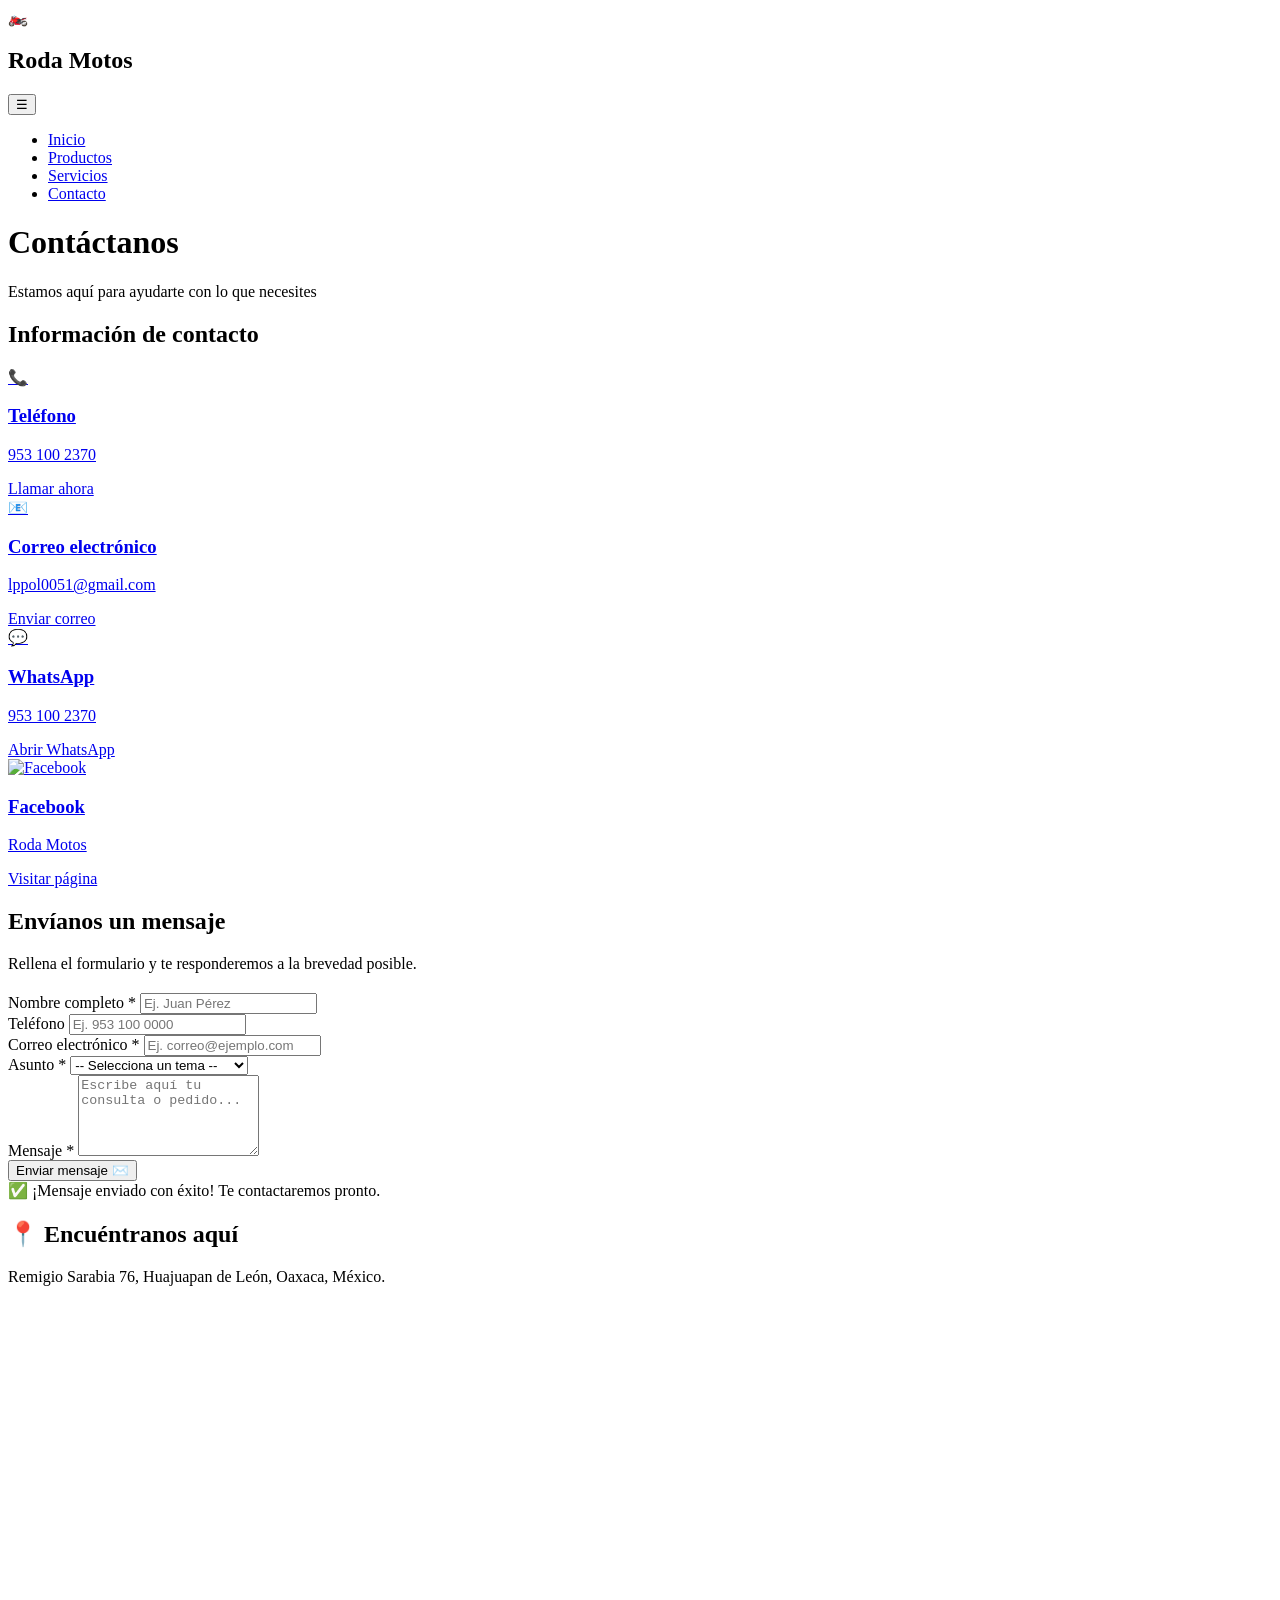
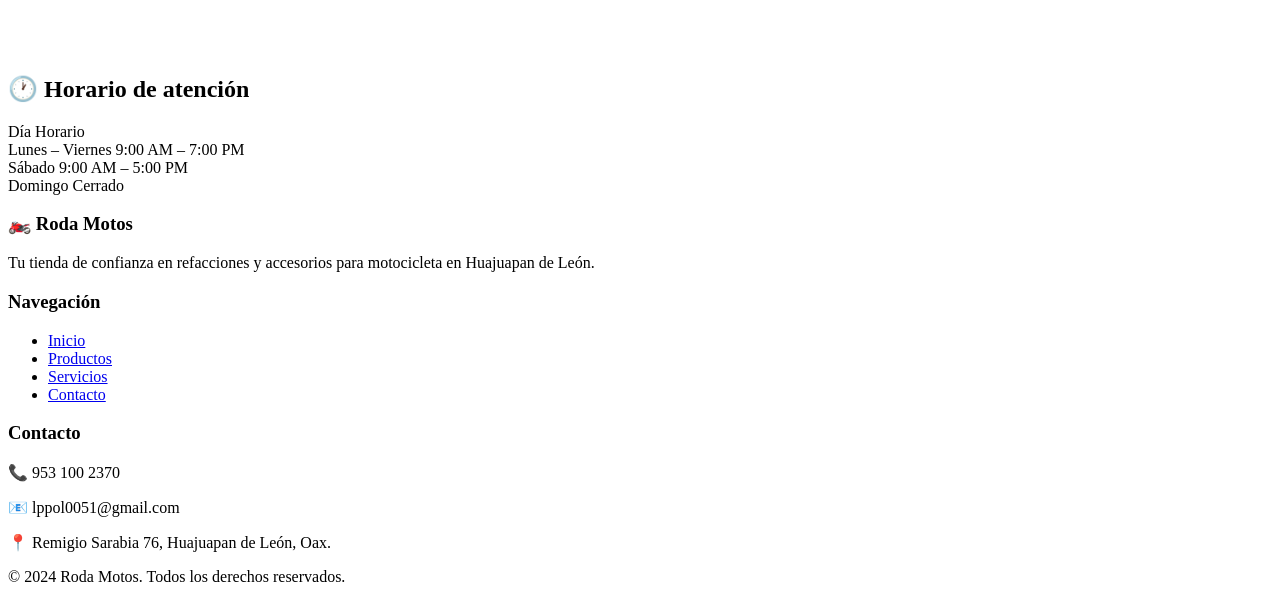
==== contacto.html @ 658e75df "Add files via upload" ====
<!DOCTYPE html>
<html lang="es">
<head>
    <meta charset="UTF-8">
    <meta name="viewport" content="width=device-width, initial-scale=1.0">
    <title>Roda Motos - Contacto</title>
    <link rel="stylesheet" href="css/styles.css">
</head>
<body>

    <!-- NAVBAR -->
    <nav id="navbar">
        <div class="nav-logo">
            <span class="logo-icon">🏍️</span>
            <h2>Roda Motos</h2>
        </div>
        <button class="menu-toggle" id="menuToggle" aria-label="Abrir menú">&#9776;</button>
        <ul class="nav-links" id="navLinks">
            <li><a href="RODAMOTOS.html">Inicio</a></li>
            <li><a href="productos.html">Productos</a></li>
            <li><a href="servicios.html">Servicios</a></li>
            <li><a href="contacto.html" class="activo">Contacto</a></li>
        </ul>
    </nav>

    <!-- ENCABEZADO -->
    <header class="hero hero-pequeño">
        <div class="hero-contenido">
            <h1 class="animar-entrada">Contáctanos</h1>
            <p class="animar-entrada delay-1">Estamos aquí para ayudarte con lo que necesites</p>
        </div>
        <div class="hero-overlay"></div>
    </header>

    <main>

        <!-- DATOS DE CONTACTO -->
        <section class="tarjeta animar-scroll">
            <h2>Información de contacto</h2>
            <div class="contacto-grid">

                <a href="tel:9531002370" class="contacto-card">
                    <div class="contacto-icono">📞</div>
                    <h3>Teléfono</h3>
                    <p>953 100 2370</p>
                    <span class="contacto-accion">Llamar ahora</span>
                </a>

                <a href="mailto:lppol0051@gmail.com" class="contacto-card">
                    <div class="contacto-icono">📧</div>
                    <h3>Correo electrónico</h3>
                    <p>lppol0051@gmail.com</p>
                    <span class="contacto-accion">Enviar correo</span>
                </a>

                <a href="https://wa.me/529531002370" target="_blank" class="contacto-card contacto-verde">
                    <div class="contacto-icono">💬</div>
                    <h3>WhatsApp</h3>
                    <p>953 100 2370</p>
                    <span class="contacto-accion">Abrir WhatsApp</span>
                </a>

                <a href="https://www.facebook.com/share/1b5G9d21by/" target="_blank" class="contacto-card contacto-azul">
                    <div class="contacto-icono">
                        <img src="https://upload.wikimedia.org/wikipedia/commons/5/51/Facebook_f_logo_%282019%29.svg"
                             alt="Facebook" style="width: 32px;">
                    </div>
                    <h3>Facebook</h3>
                    <p>Roda Motos</p>
                    <span class="contacto-accion">Visitar página</span>
                </a>

            </div>
        </section>

        <!-- FORMULARIO DE CONTACTO -->
        <section class="tarjeta animar-scroll">
            <h2>Envíanos un mensaje</h2>
            <p style="margin-bottom: 20px;">Rellena el formulario y te responderemos a la brevedad posible.</p>
            <form class="formulario-contacto" id="formularioContacto" novalidate>

                <div class="form-grupo">
                    <label for="nombre">Nombre completo *</label>
                    <input type="text" id="nombre" name="nombre" placeholder="Ej. Juan Pérez" required>
                    <span class="form-error" id="error-nombre"></span>
                </div>

                <div class="form-grupo">
                    <label for="telefono">Teléfono</label>
                    <input type="tel" id="telefono" name="telefono" placeholder="Ej. 953 100 0000">
                </div>

                <div class="form-grupo">
                    <label for="email">Correo electrónico *</label>
                    <input type="email" id="email" name="email" placeholder="Ej. correo@ejemplo.com" required>
                    <span class="form-error" id="error-email"></span>
                </div>

                <div class="form-grupo">
                    <label for="asunto">Asunto *</label>
                    <select id="asunto" name="asunto" required>
                        <option value="">-- Selecciona un tema --</option>
                        <option value="cotizacion">Cotización de refacciones</option>
                        <option value="disponibilidad">Consulta de disponibilidad</option>
                        <option value="pedido">Pedido especial</option>
                        <option value="garantia">Garantía o devolución</option>
                        <option value="otro">Otro</option>
                    </select>
                    <span class="form-error" id="error-asunto"></span>
                </div>

                <div class="form-grupo">
                    <label for="mensaje">Mensaje *</label>
                    <textarea id="mensaje" name="mensaje" rows="5"
                              placeholder="Escribe aquí tu consulta o pedido..." required></textarea>
                    <span class="form-error" id="error-mensaje"></span>
                </div>

                <button type="submit" class="btn-primario btn-form">Enviar mensaje ✉️</button>
                <div id="mensajeExito" class="mensaje-exito oculto">
                    ✅ ¡Mensaje enviado con éxito! Te contactaremos pronto.
                </div>

            </form>
        </section>

        <!-- UBICACIÓN -->
        <section class="tarjeta animar-scroll">
            <h2>📍 Encuéntranos aquí</h2>
            <p style="margin-bottom: 15px;">Remigio Sarabia 76, Huajuapan de León, Oaxaca, México.</p>
            <div class="mapa-contenedor">
                <iframe
                    src="https://www.google.com/maps/embed?pb=!1m18!1m12!1m3!1d3803.456!2d-97.7861!3d17.8034!2m3!1f0!2f0!3f0!3m2!1i1024!2i768!4f13.1!3m3!1m2!1s0x85c5e3b0e0000001%3A0x1!2sRemigio%20Sarabia%2076%2C%20Huajuapan%20de%20Le%C3%B3n%2C%20Oax.!5e0!3m2!1ses!2smx!4v1700000000000!5m2!1ses!2smx"
                    width="100%"
                    height="350"
                    style="border:0; border-radius: 10px;"
                    allowfullscreen=""
                    loading="lazy"
                    referrerpolicy="no-referrer-when-downgrade"
                    title="Ubicación de Roda Motos en Google Maps">
                </iframe>
            </div>
        </section>

        <!-- HORARIO -->
        <section class="tarjeta animar-scroll">
            <h2>🕐 Horario de atención</h2>
            <div class="horario-tabla">
                <div class="horario-fila cabecera">
                    <span>Día</span>
                    <span>Horario</span>
                </div>
                <div class="horario-fila">
                    <span>Lunes – Viernes</span>
                    <span class="horario-abierto">9:00 AM – 7:00 PM</span>
                </div>
                <div class="horario-fila">
                    <span>Sábado</span>
                    <span class="horario-abierto">9:00 AM – 5:00 PM</span>
                </div>
                <div class="horario-fila">
                    <span>Domingo</span>
                    <span class="horario-cerrado">Cerrado</span>
                </div>
            </div>
        </section>

    </main>

    <!-- FOOTER -->
    <footer>
        <div class="footer-contenido">
            <div class="footer-col">
                <h3>🏍️ Roda Motos</h3>
                <p>Tu tienda de confianza en refacciones y accesorios para motocicleta en Huajuapan de León.</p>
            </div>
            <div class="footer-col">
                <h3>Navegación</h3>
                <ul>
                    <li><a href="RODAMOTOS.html">Inicio</a></li>
                    <li><a href="productos.html">Productos</a></li>
                    <li><a href="servicios.html">Servicios</a></li>
                    <li><a href="contacto.html">Contacto</a></li>
                </ul>
            </div>
            <div class="footer-col">
                <h3>Contacto</h3>
                <p>📞 953 100 2370</p>
                <p>📧 lppol0051@gmail.com</p>
                <p>📍 Remigio Sarabia 76, Huajuapan de León, Oax.</p>
            </div>
        </div>
        <div class="footer-inferior">
            <p>© 2024 Roda Motos. Todos los derechos reservados.</p>
        </div>
    </footer>
  <script src="js/script.js"></script>
</body>
</html>
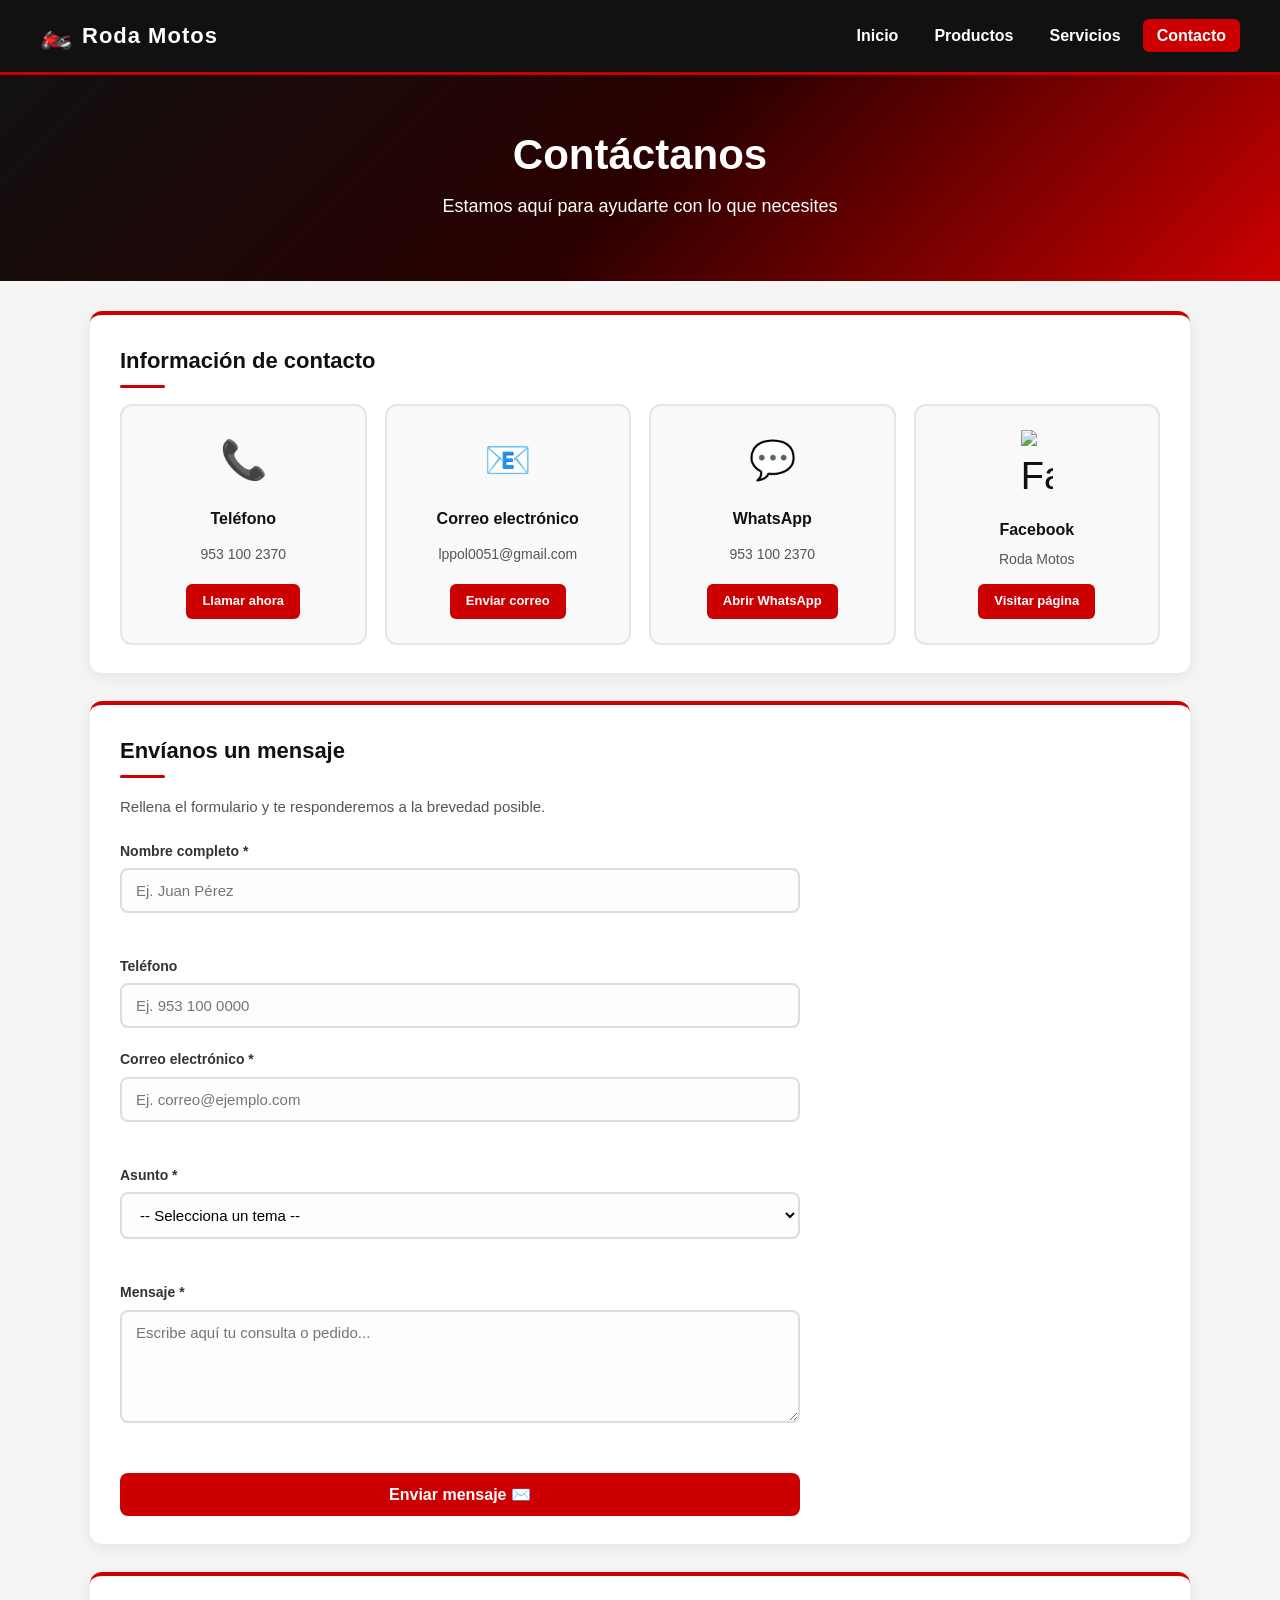
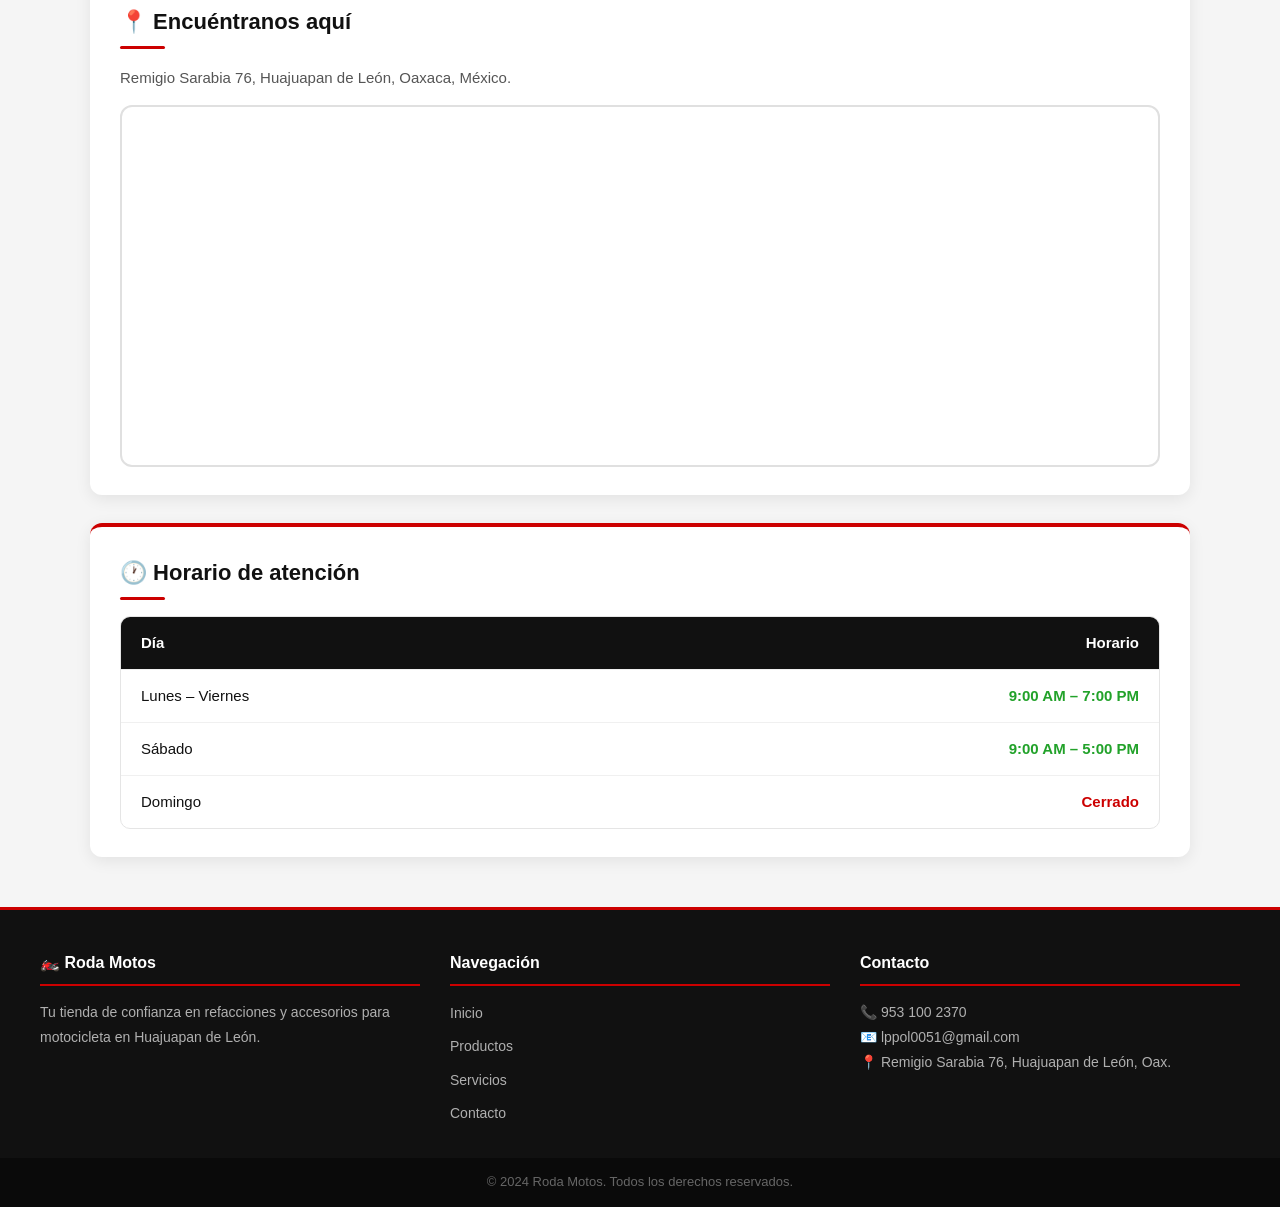
==== commit 4a975e4d: "Corregir enlace de inicio a index.html Se reemplazan las referencias a RODAMOTOS.html por index.html" ====
--- a/contacto.html
+++ b/contacto.html
@@ -16,7 +16,7 @@
         </div>
         <button class="menu-toggle" id="menuToggle" aria-label="Abrir menú">&#9776;</button>
         <ul class="nav-links" id="navLinks">
-            <li><a href="RODAMOTOS.html">Inicio</a></li>
+            <li><a href="index.html">Inicio</a></li>
             <li><a href="productos.html">Productos</a></li>
             <li><a href="servicios.html">Servicios</a></li>
             <li><a href="contacto.html" class="activo">Contacto</a></li>
@@ -177,7 +177,7 @@
             <div class="footer-col">
                 <h3>Navegación</h3>
                 <ul>
-                    <li><a href="RODAMOTOS.html">Inicio</a></li>
+                    <li><a href="index.html">Inicio</a></li>
                     <li><a href="productos.html">Productos</a></li>
                     <li><a href="servicios.html">Servicios</a></li>
                     <li><a href="contacto.html">Contacto</a></li>
--- a/css/styles.css
+++ b/css/styles.css
@@ -0,0 +1,974 @@
+* {
+    margin: 0;
+    padding: 0;
+    box-sizing: border-box;
+}
+
+body {
+    font-family: "Segoe UI", Tahoma, Geneva, sans-serif;
+    font-size: 16px;
+    line-height: 1.6;
+    background-color: #f5f5f5;
+    color: #111111;
+}
+
+a {
+    text-decoration: none;
+    color: inherit;
+}
+
+img {
+    max-width: 100%;
+    display: block;
+}
+
+/* ─── NAVBAR ─── */
+nav {
+    background-color: #111111;
+    border-bottom: 3px solid #cc0000;
+    padding: 15px 40px;
+    display: flex;
+    justify-content: space-between;
+    align-items: center;
+    position: sticky;
+    top: 0;
+    z-index: 1000;
+    transition: box-shadow 0.3s ease;
+}
+
+nav.scrolled {
+    box-shadow: 0 4px 20px rgba(0, 0, 0, 0.4);
+}
+
+.nav-logo {
+    display: flex;
+    align-items: center;
+    gap: 10px;
+}
+
+.logo-icon {
+    font-size: 26px;
+}
+
+nav h2 {
+    color: #ffffff;
+    font-size: 22px;
+    letter-spacing: 1px;
+}
+
+.nav-links {
+    list-style: none;
+    display: flex;
+    gap: 8px;
+}
+
+.nav-links a {
+    color: #ffffff;
+    text-decoration: none;
+    font-weight: 600;
+    padding: 8px 14px;
+    border-radius: 6px;
+    transition: background-color 0.25s ease, transform 0.2s ease;
+}
+
+.nav-links a:hover,
+.nav-links a.activo {
+    background-color: #cc0000;
+    transform: translateY(-1px);
+}
+
+/* Botón hamburguesa (móvil) */
+.menu-toggle {
+    display: none;
+    background: none;
+    border: none;
+    color: #ffffff;
+    font-size: 26px;
+    cursor: pointer;
+    padding: 4px 8px;
+    border-radius: 4px;
+    transition: background-color 0.2s;
+}
+
+.menu-toggle:hover {
+    background-color: #cc0000;
+}
+
+/* ─── HERO / BANNER ─── */
+.hero {
+    background: linear-gradient(135deg, #111111 0%, #2a0000 50%, #cc0000 100%);
+    color: #ffffff;
+    text-align: center;
+    padding: 90px 20px 80px;
+    position: relative;
+    overflow: hidden;
+}
+
+.hero-pequeño {
+    padding: 55px 20px 50px;
+}
+
+.hero-overlay {
+    position: absolute;
+    inset: 0;
+    background: url("https://images.unsplash.com/photo-1558618666-fcd25c85cd64?w=1400&q=40")
+                center/cover no-repeat;
+    opacity: 0.08;
+    pointer-events: none;
+}
+
+.hero-contenido {
+    position: relative;
+    z-index: 1;
+    max-width: 700px;
+    margin: 0 auto;
+}
+
+.hero h1 {
+    font-size: clamp(26px, 5vw, 42px);
+    font-weight: 800;
+    margin-bottom: 12px;
+    line-height: 1.2;
+}
+
+.hero p {
+    font-size: clamp(14px, 2.5vw, 18px);
+    opacity: 0.9;
+    margin-bottom: 10px;
+}
+
+.hero-botones {
+    display: flex;
+    gap: 14px;
+    justify-content: center;
+    flex-wrap: wrap;
+    margin-top: 24px;
+}
+
+/* ─── BOTONES ─── */
+.btn-primario {
+    display: inline-block;
+    background-color: #cc0000;
+    color: #ffffff;
+    padding: 12px 28px;
+    border-radius: 8px;
+    font-weight: 700;
+    font-size: 15px;
+    border: 2px solid #cc0000;
+    cursor: pointer;
+    transition: background-color 0.25s, transform 0.2s, box-shadow 0.25s;
+}
+
+.btn-primario:hover {
+    background-color: #aa0000;
+    border-color: #aa0000;
+    transform: translateY(-2px);
+    box-shadow: 0 6px 20px rgba(204, 0, 0, 0.35);
+}
+
+.btn-secundario {
+    display: inline-block;
+    background-color: transparent;
+    color: #ffffff;
+    padding: 12px 28px;
+    border-radius: 8px;
+    font-weight: 700;
+    font-size: 15px;
+    border: 2px solid #ffffff;
+    cursor: pointer;
+    transition: background-color 0.25s, color 0.25s, transform 0.2s;
+}
+
+.btn-secundario:hover {
+    background-color: #ffffff;
+    color: #cc0000;
+    transform: translateY(-2px);
+}
+
+.btn-facebook {
+    display: inline-flex;
+    align-items: center;
+    background-color: #1877f2;
+    color: #ffffff;
+    padding: 12px 22px;
+    border-radius: 8px;
+    font-weight: 700;
+    font-size: 15px;
+    border: 2px solid #1877f2;
+    transition: background-color 0.25s, transform 0.2s;
+}
+
+.btn-facebook:hover {
+    background-color: #145db2;
+    transform: translateY(-2px);
+}
+
+.btn-regresar {
+    display: inline-block;
+    background-color: #f0f0f0;
+    color: #111111;
+    padding: 10px 20px;
+    border-radius: 8px;
+    font-weight: 600;
+    font-size: 14px;
+    border: 1px solid #ddd;
+    transition: background-color 0.2s, border-color 0.2s;
+}
+
+.btn-regresar:hover {
+    background-color: #e0e0e0;
+    border-color: #cc0000;
+    color: #cc0000;
+}
+
+/* ─── ESTADÍSTICAS ─── */
+.estadisticas {
+    display: flex;
+    justify-content: center;
+    flex-wrap: wrap;
+    gap: 0;
+    background-color: #cc0000;
+}
+
+.stat-item {
+    flex: 1;
+    min-width: 140px;
+    text-align: center;
+    padding: 24px 20px;
+    color: #ffffff;
+    border-right: 1px solid rgba(255,255,255,0.2);
+}
+
+.stat-item:last-child {
+    border-right: none;
+}
+
+.stat-numero {
+    font-size: 38px;
+    font-weight: 800;
+    display: inline-block;
+}
+
+.stat-item p {
+    font-size: 13px;
+    opacity: 0.85;
+    margin-top: 4px;
+}
+
+/* ─── MAIN / CONTENEDOR ─── */
+main {
+    width: 90%;
+    max-width: 1100px;
+    margin: 30px auto 50px;
+    display: flex;
+    flex-direction: column;
+    gap: 28px;
+}
+
+/* ─── TARJETAS DE SECCIÓN ─── */
+.tarjeta {
+    background-color: #ffffff;
+    border-top: 4px solid #cc0000;
+    border-radius: 12px;
+    padding: 28px 30px;
+    box-shadow: 0 4px 16px rgba(0, 0, 0, 0.08);
+    transition: box-shadow 0.3s ease;
+}
+
+.tarjeta:hover {
+    box-shadow: 0 6px 24px rgba(0, 0, 0, 0.12);
+}
+
+.tarjeta h2 {
+    font-size: 22px;
+    margin-bottom: 16px;
+    color: #111111;
+    position: relative;
+    padding-bottom: 10px;
+}
+
+.tarjeta h2::after {
+    content: "";
+    position: absolute;
+    left: 0;
+    bottom: 0;
+    width: 45px;
+    height: 3px;
+    background-color: #cc0000;
+    border-radius: 2px;
+}
+
+.tarjeta p {
+    font-size: 15px;
+    color: #555;
+    line-height: 1.7;
+}
+
+/* ─── PRODUCTOS ─── */
+.productos {
+    display: flex;
+    flex-wrap: wrap;
+    gap: 22px;
+    justify-content: center;
+}
+
+.producto {
+    background-color: #f9f9f9;
+    border: 1px solid #e0e0e0;
+    border-radius: 12px;
+    width: 265px;
+    overflow: hidden;
+    transition: transform 0.3s ease, border-color 0.3s ease, box-shadow 0.3s ease;
+}
+
+.producto:hover {
+    transform: translateY(-6px);
+    border-color: #cc0000;
+    box-shadow: 0 10px 28px rgba(204, 0, 0, 0.15);
+}
+
+.producto-imagen-contenedor {
+    position: relative;
+    overflow: hidden;
+}
+
+.producto-imagen-contenedor img {
+    width: 100%;
+    height: 180px;
+    object-fit: cover;
+    transition: transform 0.4s ease;
+}
+
+.producto:hover .producto-imagen-contenedor img {
+    transform: scale(1.06);
+}
+
+.etiqueta-producto {
+    position: absolute;
+    top: 10px;
+    left: 10px;
+    background-color: #cc0000;
+    color: white;
+    font-size: 11px;
+    font-weight: 700;
+    padding: 4px 10px;
+    border-radius: 20px;
+    text-transform: uppercase;
+    letter-spacing: 0.5px;
+}
+
+.producto-info {
+    padding: 16px;
+    text-align: center;
+}
+
+.producto-categoria {
+    display: inline-block;
+    background-color: #fff0f0;
+    color: #cc0000;
+    font-size: 11px;
+    font-weight: 700;
+    padding: 3px 10px;
+    border-radius: 20px;
+    text-transform: uppercase;
+    letter-spacing: 0.5px;
+    margin-bottom: 8px;
+}
+
+.producto-info h3 {
+    font-size: 17px;
+    margin-bottom: 6px;
+    color: #111;
+}
+
+.producto-info p {
+    font-size: 13px;
+    color: #666;
+    margin-bottom: 14px;
+}
+
+.btn-ver-mas {
+    display: inline-block;
+    background-color: #cc0000;
+    color: #ffffff;
+    padding: 9px 22px;
+    border-radius: 6px;
+    font-size: 13px;
+    font-weight: 700;
+    transition: background-color 0.2s, transform 0.2s;
+}
+
+.btn-ver-mas:hover {
+    background-color: #aa0000;
+    transform: translateY(-1px);
+}
+
+/* ─── MARCAS ─── */
+.marcas {
+    display: flex;
+    flex-wrap: wrap;
+    gap: 12px;
+    justify-content: center;
+}
+
+.marcas span {
+    background-color: #f0f0f0;
+    border: 2px solid #cc0000;
+    padding: 8px 18px;
+    border-radius: 24px;
+    font-weight: 700;
+    font-size: 14px;
+    transition: background-color 0.2s, color 0.2s, transform 0.2s;
+    cursor: default;
+}
+
+.marcas span:hover {
+    background-color: #cc0000;
+    color: #ffffff;
+    transform: scale(1.05);
+}
+
+/* ─── VENTAJAS ─── */
+.ventajas {
+    list-style: none;
+    display: flex;
+    flex-direction: column;
+    gap: 10px;
+}
+
+.ventajas li {
+    background-color: #f9f9f9;
+    border-left: 4px solid #cc0000;
+    padding: 12px 16px;
+    border-radius: 6px;
+    font-size: 15px;
+    font-weight: 600;
+    transition: background-color 0.2s, transform 0.2s;
+}
+
+.ventajas li:hover {
+    background-color: #fff0f0;
+    transform: translateX(4px);
+}
+
+/* ─── VENTAJAS GRID ─── */
+.ventajas-grid {
+    display: grid;
+    grid-template-columns: repeat(auto-fill, minmax(220px, 1fr));
+    gap: 18px;
+}
+
+.ventaja-card {
+    background-color: #f9f9f9;
+    border: 1px solid #e8e8e8;
+    border-radius: 10px;
+    padding: 20px;
+    text-align: center;
+    transition: transform 0.3s, box-shadow 0.3s, border-color 0.3s;
+}
+
+.ventaja-card:hover {
+    transform: translateY(-5px);
+    box-shadow: 0 8px 20px rgba(204, 0, 0, 0.12);
+    border-color: #cc0000;
+}
+
+.ventaja-icono {
+    font-size: 36px;
+    display: block;
+    margin-bottom: 10px;
+}
+
+.ventaja-card h3 {
+    font-size: 16px;
+    margin-bottom: 6px;
+    color: #111;
+}
+
+.ventaja-card p {
+    font-size: 13px;
+    color: #666;
+}
+
+/* ─── CTA SECTION ─── */
+.cta-seccion {
+    background: linear-gradient(135deg, #1a0000, #3a0000);
+    border-top-color: #ff3333;
+    color: #ffffff;
+    text-align: center;
+}
+
+.cta-seccion h2 { color: #ffffff; }
+
+.cta-seccion h2::after {
+    background-color: #ff3333;
+    left: 50%;
+    transform: translateX(-50%);
+}
+
+.cta-seccion p { color: rgba(255,255,255,0.85); }
+
+/* ─── FACEBOOK CARD ─── */
+.facebook-contenedor { margin-top: 16px; }
+
+.facebook-card {
+    display: flex;
+    align-items: center;
+    gap: 20px;
+    background-color: #f0f6ff;
+    border: 2px solid #1877f2;
+    border-radius: 12px;
+    padding: 20px 24px;
+    transition: background-color 0.25s, transform 0.25s, box-shadow 0.25s;
+    cursor: pointer;
+}
+
+.facebook-card:hover {
+    background-color: #ddeeff;
+    transform: translateY(-3px);
+    box-shadow: 0 8px 20px rgba(24, 119, 242, 0.2);
+}
+
+.facebook-logo { width: 52px; height: 52px; flex-shrink: 0; }
+.facebook-nombre { font-weight: 700; font-size: 17px; color: #1877f2; }
+.facebook-desc { font-size: 13px; color: #555; margin-top: 3px; }
+
+.facebook-btn {
+    display: inline-block;
+    margin-top: 8px;
+    background-color: #1877f2;
+    color: white;
+    padding: 7px 16px;
+    border-radius: 6px;
+    font-size: 13px;
+    font-weight: 700;
+}
+
+/* ─── BUSCADOR Y FILTROS ─── */
+.buscador-contenedor {
+    display: flex;
+    flex-direction: column;
+    gap: 16px;
+}
+
+.buscador-input {
+    width: 100%;
+    padding: 14px 18px;
+    border: 2px solid #ddd;
+    border-radius: 10px;
+    font-size: 15px;
+    font-family: inherit;
+    outline: none;
+    transition: border-color 0.25s, box-shadow 0.25s;
+}
+
+.buscador-input:focus {
+    border-color: #cc0000;
+    box-shadow: 0 0 0 3px rgba(204, 0, 0, 0.12);
+}
+
+.filtros { display: flex; flex-wrap: wrap; gap: 10px; }
+
+.filtro-btn {
+    background-color: #f0f0f0;
+    border: 2px solid #e0e0e0;
+    padding: 8px 18px;
+    border-radius: 24px;
+    font-size: 13px;
+    font-weight: 600;
+    font-family: inherit;
+    cursor: pointer;
+    transition: background-color 0.2s, border-color 0.2s, color 0.2s, transform 0.2s;
+}
+
+.filtro-btn:hover { border-color: #cc0000; color: #cc0000; }
+
+.filtro-btn.activo-filtro {
+    background-color: #cc0000;
+    border-color: #cc0000;
+    color: #ffffff;
+}
+
+.sin-resultados { text-align: center; padding: 40px; font-size: 18px; color: #888; }
+.oculto { display: none; }
+
+/* ─── SERVICIOS ─── */
+.servicios-grid {
+    display: grid;
+    grid-template-columns: repeat(auto-fill, minmax(280px, 1fr));
+    gap: 20px;
+}
+
+.servicio-card {
+    background-color: #f9f9f9;
+    border: 1px solid #e5e5e5;
+    border-radius: 12px;
+    padding: 24px;
+    transition: transform 0.3s, box-shadow 0.3s, border-color 0.3s;
+}
+
+.servicio-card:hover {
+    transform: translateY(-5px);
+    box-shadow: 0 10px 25px rgba(204, 0, 0, 0.1);
+    border-color: #cc0000;
+}
+
+.servicio-icono { font-size: 40px; margin-bottom: 12px; }
+.servicio-card h3 { font-size: 17px; margin-bottom: 8px; color: #111; }
+.servicio-card p { font-size: 14px; color: #555; margin-bottom: 12px; }
+
+.servicio-lista {
+    list-style: none;
+    padding: 0;
+    display: flex;
+    flex-direction: column;
+    gap: 6px;
+}
+
+.servicio-lista li {
+    font-size: 13px;
+    color: #444;
+    padding-left: 16px;
+    position: relative;
+}
+
+.servicio-lista li::before {
+    content: "✓";
+    color: #cc0000;
+    font-weight: 700;
+    position: absolute;
+    left: 0;
+}
+
+/* ─── HORARIO ─── */
+.horario-tabla {
+    border-radius: 10px;
+    overflow: hidden;
+    border: 1px solid #e5e5e5;
+}
+
+.horario-fila {
+    display: flex;
+    justify-content: space-between;
+    align-items: center;
+    padding: 14px 20px;
+    border-bottom: 1px solid #f0f0f0;
+    font-size: 15px;
+    transition: background-color 0.2s;
+}
+
+.horario-fila:hover:not(.cabecera) { background-color: #fff5f5; }
+.horario-fila:last-child { border-bottom: none; }
+
+.horario-fila.cabecera {
+    background-color: #111111;
+    color: #ffffff;
+    font-weight: 700;
+}
+
+.horario-abierto { color: #22a22a; font-weight: 700; }
+.horario-cerrado { color: #cc0000; font-weight: 700; }
+
+/* ─── CONTACTO ─── */
+.contacto-grid {
+    display: grid;
+    grid-template-columns: repeat(auto-fill, minmax(210px, 1fr));
+    gap: 18px;
+}
+
+.contacto-card {
+    display: flex;
+    flex-direction: column;
+    align-items: center;
+    text-align: center;
+    background-color: #f9f9f9;
+    border: 2px solid #e5e5e5;
+    border-radius: 12px;
+    padding: 24px 16px;
+    transition: transform 0.3s, border-color 0.3s, box-shadow 0.3s;
+    cursor: pointer;
+    color: #111;
+    justify-content: space-between;
+    min-height: 200px;
+}
+
+.contacto-card:hover {
+    transform: translateY(-5px);
+    border-color: #cc0000;
+    box-shadow: 0 8px 22px rgba(204, 0, 0, 0.15);
+}
+
+.contacto-verde:hover {
+    border-color: #25d366;
+    box-shadow: 0 8px 22px rgba(37, 211, 102, 0.2);
+}
+
+.contacto-azul:hover {
+    border-color: #1877f2;
+    box-shadow: 0 8px 22px rgba(24, 119, 242, 0.2);
+}
+
+.contacto-icono { font-size: 38px; margin-bottom: 10px; }
+.contacto-card h3 { font-size: 16px; font-weight: 700; margin-bottom: 6px; }
+.contacto-card p { font-size: 14px; color: #555; margin-bottom: 12px; }
+
+.contacto-accion {
+    display: inline-block;
+    background-color: #cc0000;
+    color: #ffffff;
+    padding: 7px 16px;
+    border-radius: 6px;
+    font-size: 13px;
+    font-weight: 700;
+    transition: background-color 0.2s;
+}
+
+.contacto-card:hover .contacto-accion { background-color: #aa0000; }
+
+/* ─── FORMULARIO ─── */
+.formulario-contacto { max-width: 680px; }
+
+.form-grupo {
+    margin-bottom: 20px;
+    display: flex;
+    flex-direction: column;
+    gap: 6px;
+}
+
+.form-grupo label { font-weight: 600; font-size: 14px; color: #333; }
+
+.form-grupo input,
+.form-grupo select,
+.form-grupo textarea {
+    padding: 12px 14px;
+    border: 2px solid #ddd;
+    border-radius: 8px;
+    font-size: 15px;
+    font-family: inherit;
+    outline: none;
+    transition: border-color 0.25s, box-shadow 0.25s;
+    background-color: #fdfdfd;
+    resize: vertical;
+}
+
+.form-grupo input:focus,
+.form-grupo select:focus,
+.form-grupo textarea:focus {
+    border-color: #cc0000;
+    box-shadow: 0 0 0 3px rgba(204, 0, 0, 0.1);
+}
+
+.form-grupo input.invalido,
+.form-grupo select.invalido,
+.form-grupo textarea.invalido {
+    border-color: #e03030;
+    background-color: #fff8f8;
+}
+
+.form-error { color: #cc0000; font-size: 13px; font-weight: 500; min-height: 16px; }
+
+.btn-form {
+    border: none;
+    width: 100%;
+    margin-top: 8px;
+    font-size: 16px;
+    cursor: pointer;
+}
+
+.mensaje-exito {
+    margin-top: 16px;
+    background-color: #e8f8e8;
+    border: 2px solid #22a22a;
+    color: #22a22a;
+    padding: 14px 18px;
+    border-radius: 8px;
+    font-weight: 600;
+    font-size: 15px;
+}
+
+/* ─── MAPA ─── */
+.mapa-contenedor {
+    border-radius: 12px;
+    overflow: hidden;
+    border: 2px solid #e0e0e0;
+}
+
+/* ─── DETALLE DE PRODUCTO ─── */
+.detalle-producto {
+    display: flex;
+    gap: 36px;
+    flex-wrap: wrap;
+    align-items: flex-start;
+}
+
+.detalle-imagen {
+    flex: 0 0 280px;
+    max-width: 280px;
+    border-radius: 12px;
+    overflow: hidden;
+    border: 2px solid #e8e8e8;
+}
+
+.detalle-imagen img {
+    width: 100%;
+    height: 220px;
+    object-fit: cover;
+    transition: transform 0.4s;
+}
+
+.detalle-imagen:hover img { transform: scale(1.03); }
+
+.detalle-info { flex: 1.2; min-width: 260px; }
+.detalle-info h2 { font-size: 26px; margin-bottom: 12px; color: #111; }
+
+.detalle-descripcion {
+    font-size: 15px;
+    color: #555;
+    line-height: 1.7;
+    margin-bottom: 20px;
+}
+
+.detalle-caracteristicas { margin-bottom: 24px; }
+
+.detalle-caracteristicas h3 {
+    font-size: 16px;
+    font-weight: 700;
+    margin-bottom: 12px;
+    color: #111;
+}
+
+.detalle-acciones {
+    display: flex;
+    gap: 12px;
+    flex-wrap: wrap;
+    margin-bottom: 18px;
+}
+
+.btn-whatsapp { background-color: #25d366; border-color: #25d366; }
+.btn-whatsapp:hover { background-color: #1da851; border-color: #1da851; }
+
+.detalle-aviso {
+    background-color: #fffbea;
+    border-left: 4px solid #f0c040;
+    border-radius: 6px;
+    padding: 12px 16px;
+    font-size: 13px;
+    color: #7a6000;
+}
+
+/* ─── FOOTER ─── */
+footer {
+    background-color: #111111;
+    border-top: 3px solid #cc0000;
+    margin-top: 0;
+}
+
+.footer-contenido {
+    display: flex;
+    flex-wrap: wrap;
+    justify-content: space-around;
+    gap: 30px;
+    padding: 40px 40px 24px;
+}
+
+.footer-col { flex: 1; min-width: 180px; }
+
+.footer-col h3 {
+    color: #ffffff;
+    font-size: 16px;
+    margin-bottom: 14px;
+    padding-bottom: 8px;
+    border-bottom: 2px solid #cc0000;
+}
+
+.footer-col p { color: #b0b0b0; font-size: 14px; line-height: 1.8; }
+.footer-col ul { list-style: none; }
+.footer-col ul li { margin-bottom: 8px; }
+
+.footer-col ul li a {
+    color: #b0b0b0;
+    font-size: 14px;
+    transition: color 0.2s, padding-left 0.2s;
+}
+
+.footer-col ul li a:hover { color: #cc0000; padding-left: 4px; }
+
+.footer-inferior {
+    background-color: #0a0a0a;
+    text-align: center;
+    padding: 14px 20px;
+}
+
+.footer-inferior p { color: #666; font-size: 13px; }
+
+/* ─── TEXTO CENTRADO ─── */
+.texto-centrado { text-align: center; }
+
+/* ─── ANIMACIONES DE ENTRADA ─── */
+.animar-entrada {
+    opacity: 0;
+    transform: translateY(28px);
+    animation: entradaArriba 0.7s ease forwards;
+}
+
+.delay-1 { animation-delay: 0.18s; }
+.delay-2 { animation-delay: 0.36s; }
+
+@keyframes entradaArriba {
+    to { opacity: 1; transform: translateY(0); }
+}
+
+.animar-scroll {
+    opacity: 1;
+    transform: translateY(0);
+    transition: opacity 0.6s ease, transform 0.6s ease;
+}
+
+.animar-scroll.visible {
+    opacity: 1;
+    transform: translateY(0);
+}
+
+/* ─── RESPONSIVE ─── */
+@media (max-width: 768px) {
+    nav { padding: 14px 20px; flex-wrap: wrap; gap: 10px; }
+    .menu-toggle { display: block; }
+
+    .nav-links {
+        display: none;
+        flex-direction: column;
+        width: 100%;
+        gap: 4px;
+        padding-top: 10px;
+    }
+
+    .nav-links.abierto { display: flex; }
+
+    .nav-links a {
+        padding: 12px 14px;
+        border-radius: 6px;
+        background-color: #1a1a1a;
+    }
+
+    .hero { padding: 60px 18px 50px; }
+    main { width: 95%; }
+    .tarjeta { padding: 20px 18px; }
+    .estadisticas { flex-direction: column; }
+
+    .stat-item {
+        border-right: none;
+        border-bottom: 1px solid rgba(255,255,255,0.2);
+    }
+
+    .detalle-producto { flex-direction: column; gap: 20px; }
+    .footer-contenido { padding: 30px 20px 20px; }
+    .hero-botones { flex-direction: column; align-items: center; }
+}
+
+@media (max-width: 480px) {
+    .producto { width: 100%; max-width: 340px; }
+    .contacto-grid { grid-template-columns: 1fr; }
+    .ventajas-grid { grid-template-columns: 1fr; }
+    .servicios-grid { grid-template-columns: 1fr; }
+    .horario-fila { flex-direction: column; align-items: flex-start; gap: 4px; }
+}
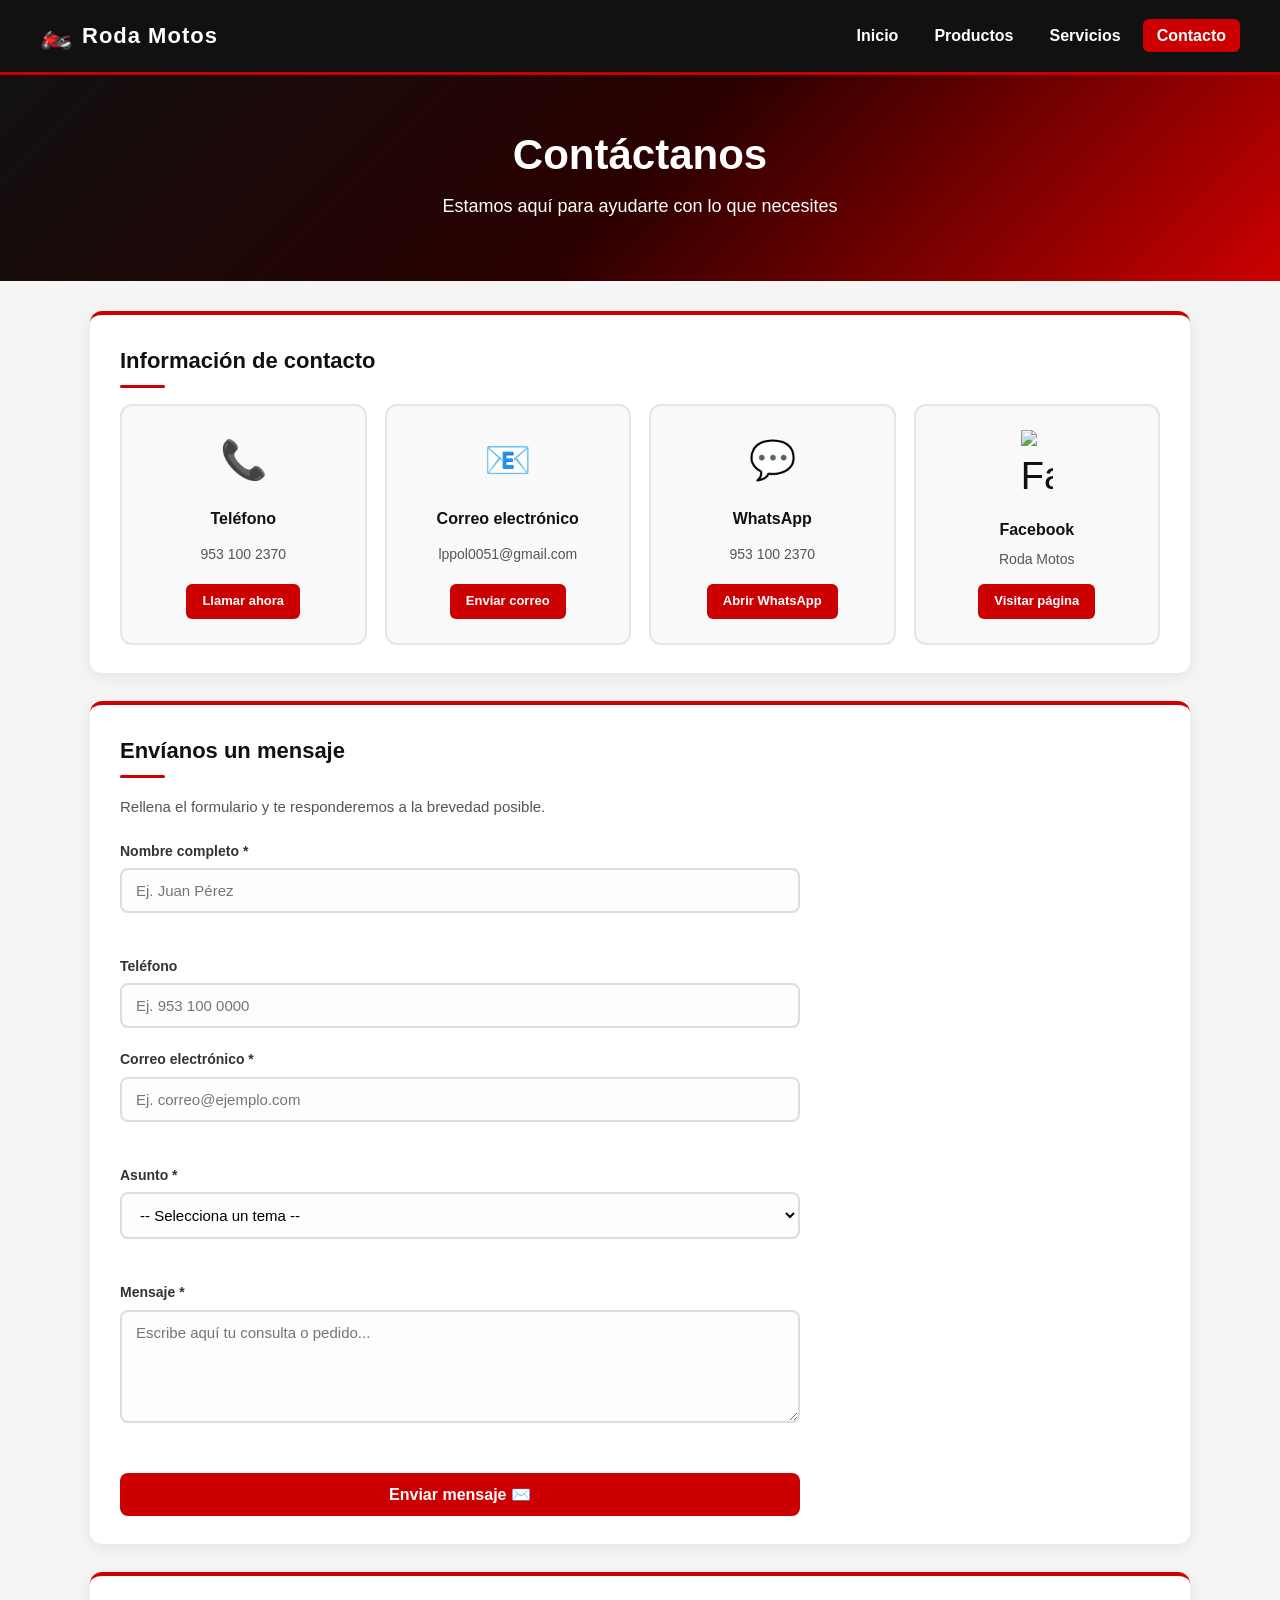
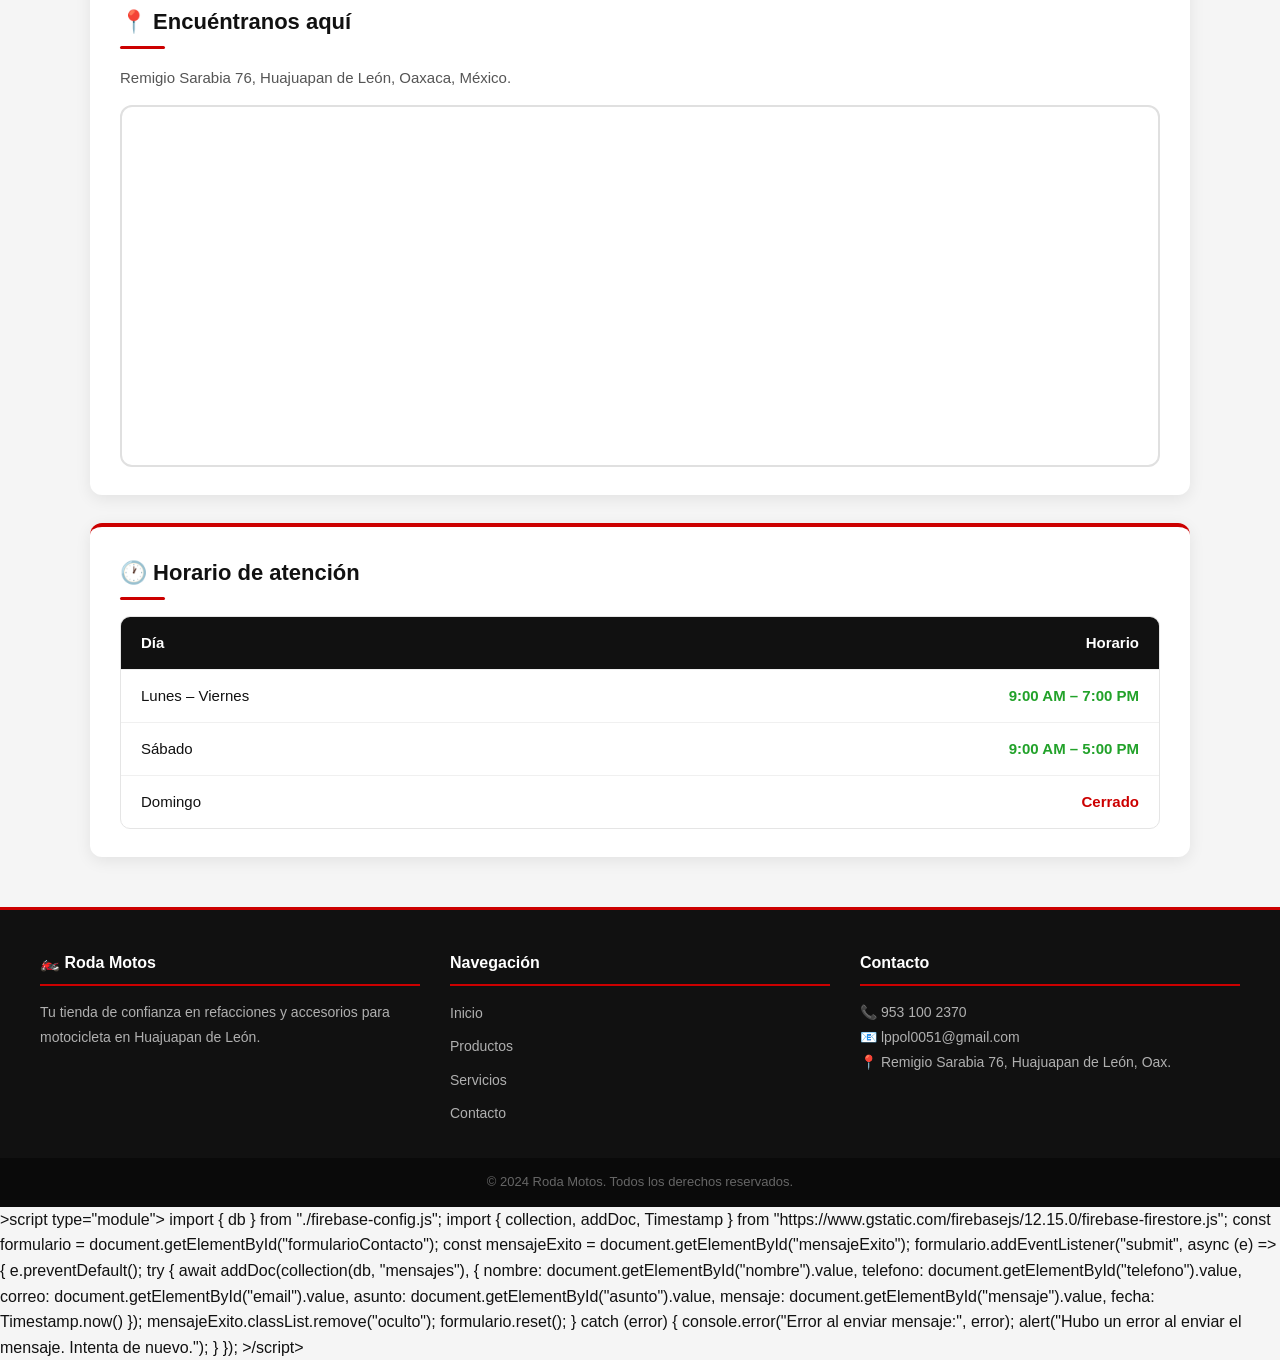
==== commit 67b308d8: "feat: conectar formulario de contacto a Firestore Added a script to handle contact form submission a" ====
--- a/contacto.html
+++ b/contacto.html
@@ -195,5 +195,34 @@
         </div>
     </footer>
   <script src="js/script.js"></script>
+    >script type="module">
+      import { db } from "./firebase-config.js";
+      import { collection, addDoc, Timestamp } from "https://www.gstatic.com/firebasejs/12.15.0/firebase-firestore.js";
+
+      const formulario = document.getElementById("formularioContacto");
+      const mensajeExito = document.getElementById("mensajeExito");
+
+      formulario.addEventListener("submit", async (e) => {
+        e.preventDefault();
+
+        try {
+          await addDoc(collection(db, "mensajes"), {
+            nombre:   document.getElementById("nombre").value,
+            telefono: document.getElementById("telefono").value,
+            correo:   document.getElementById("email").value,
+            asunto:   document.getElementById("asunto").value,
+            mensaje:  document.getElementById("mensaje").value,
+            fecha:    Timestamp.now()
+          });
+
+          mensajeExito.classList.remove("oculto");
+          formulario.reset();
+
+        } catch (error) {
+          console.error("Error al enviar mensaje:", error);
+          alert("Hubo un error al enviar el mensaje. Intenta de nuevo.");
+        }
+      });
+    >/script>
 </body>
 </html>
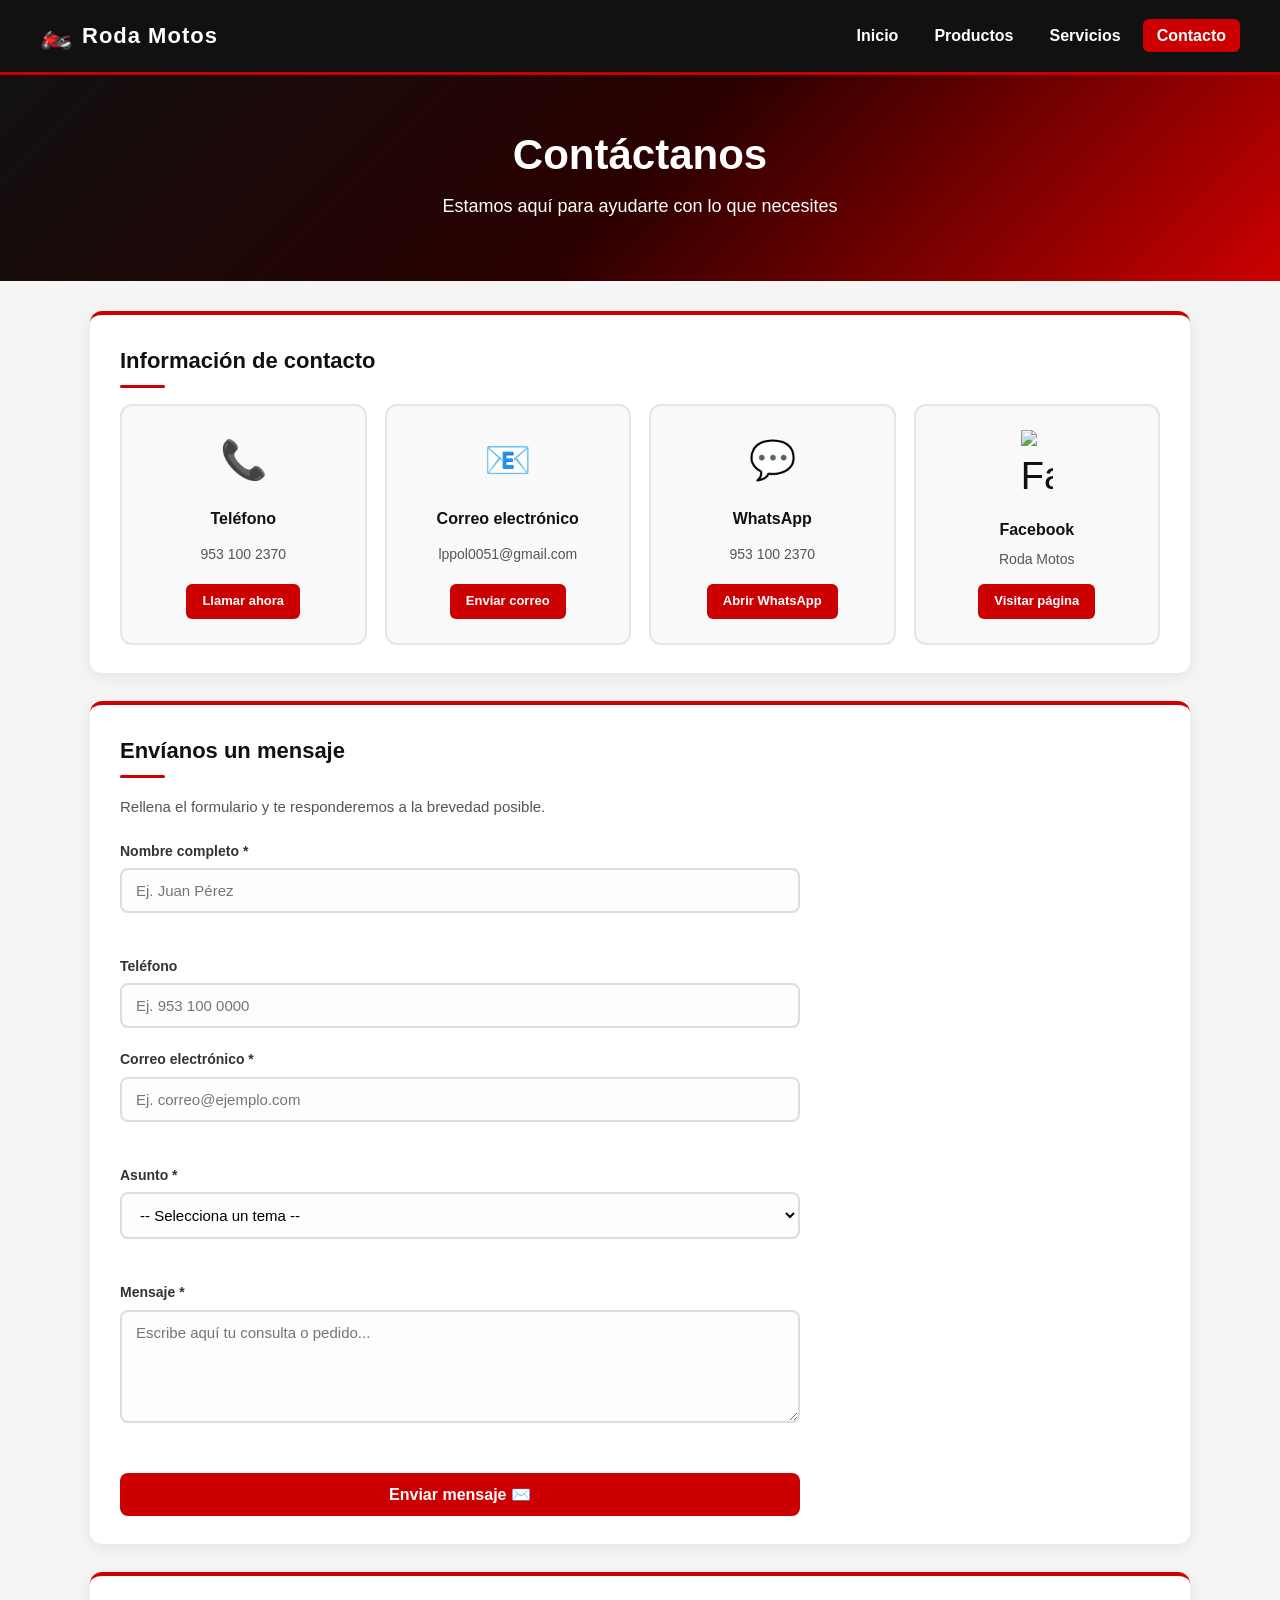
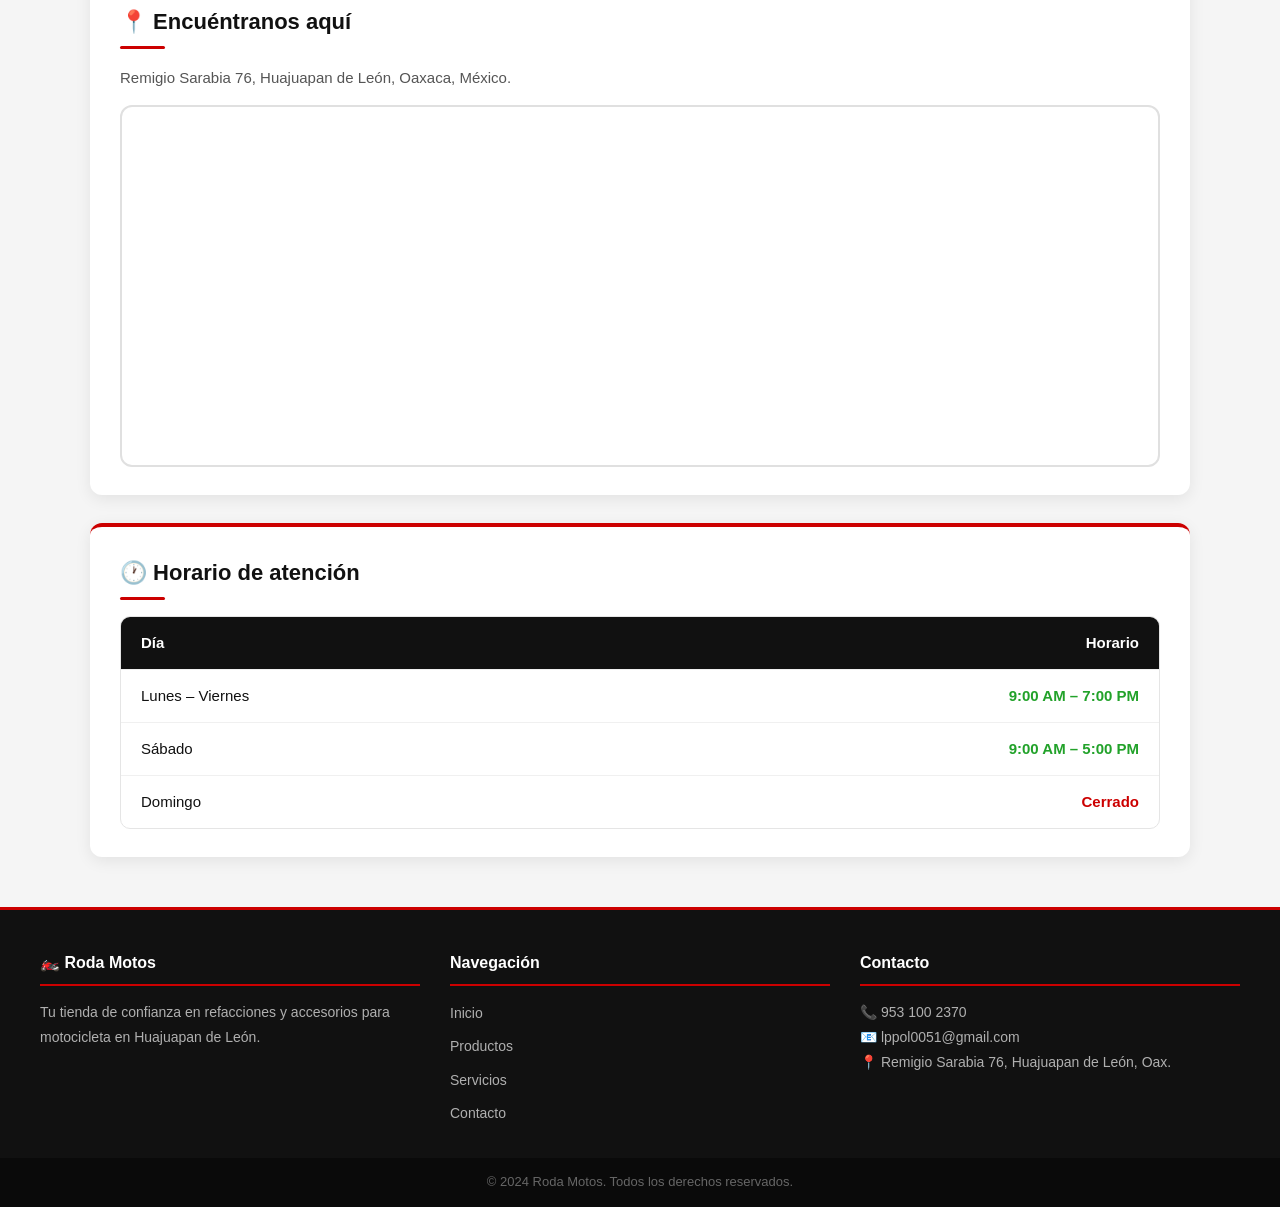
==== commit a64e521a: "fix: corregir etiquetas script en contacto.html" ====
--- a/contacto.html
+++ b/contacto.html
@@ -195,7 +195,7 @@
         </div>
     </footer>
   <script src="js/script.js"></script>
-    >script type="module">
+    <script type="module">
       import { db } from "./firebase-config.js";
       import { collection, addDoc, Timestamp } from "https://www.gstatic.com/firebasejs/12.15.0/firebase-firestore.js";
 
@@ -221,8 +221,7 @@
         } catch (error) {
           console.error("Error al enviar mensaje:", error);
           alert("Hubo un error al enviar el mensaje. Intenta de nuevo.");
-        }
-      });
-    >/script>
+        });
+        </script>
 </body>
 </html>
